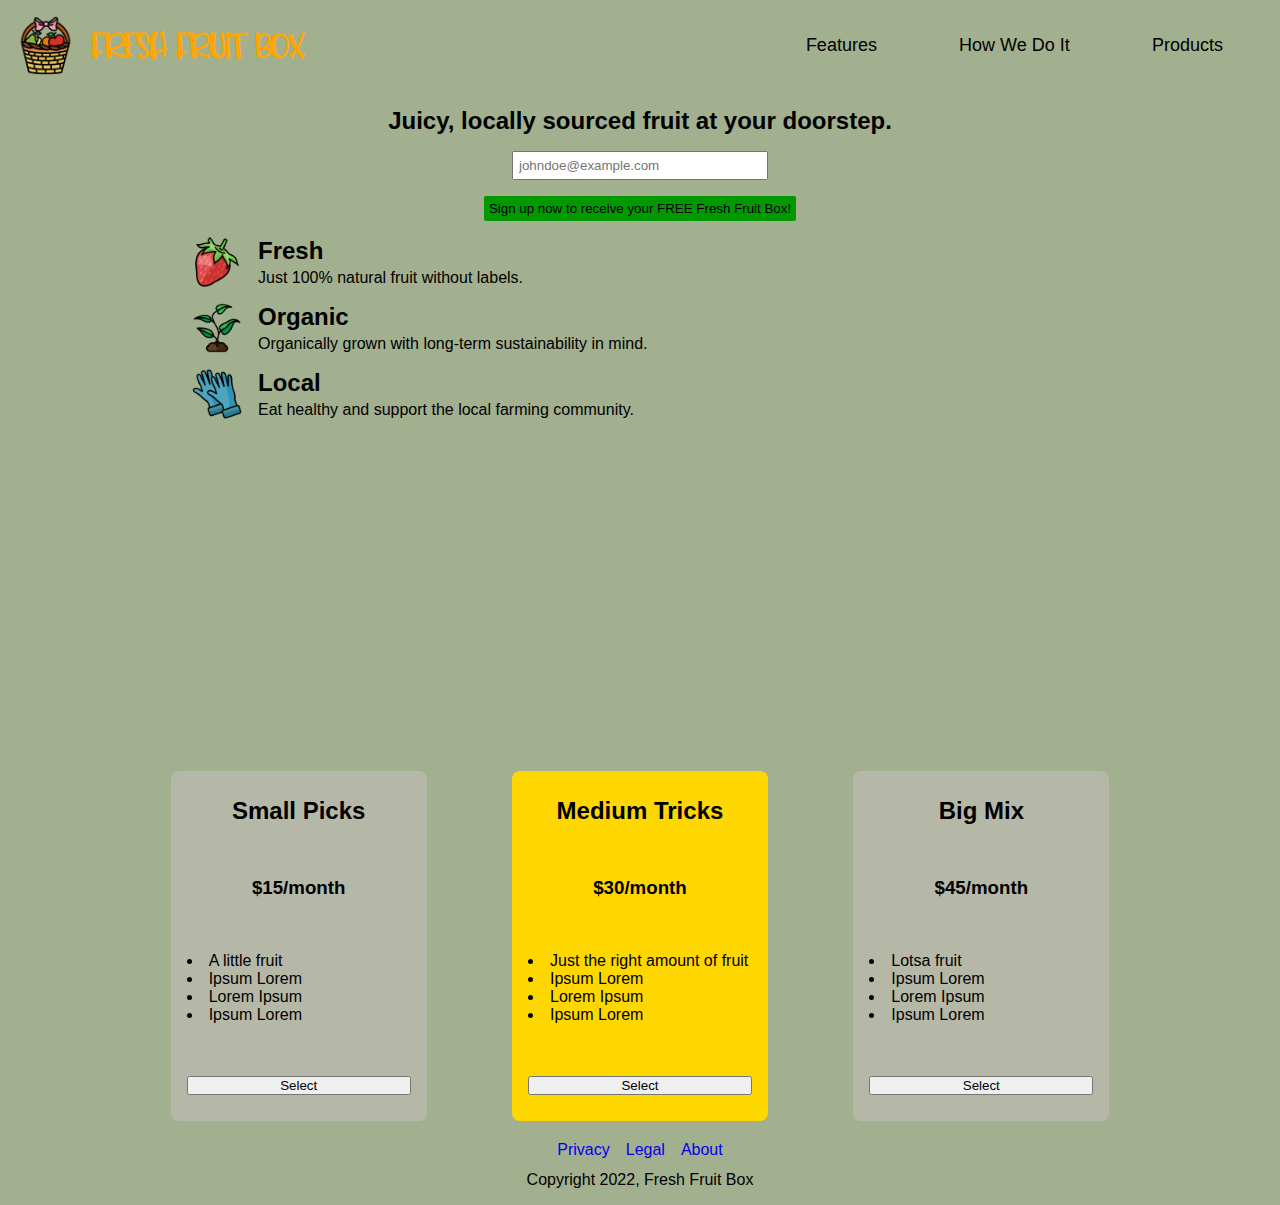
==== 3-ProductLandingPage/index.html @ 788f0ce0 "first commit" ====
<!DOCTYPE html>
<html lang="en" dir="ltr">
  <head>
    <meta charset="utf-8">
    <link rel="stylesheet" href="styles.css">
    <title></title>
  </head>
  <body>
    <!-- header -->
    <header id="header" class="level1 header">
      <div id="logo" class="logo">
        <img id="header-img" src="./fruit.png" alt="fruit logo" >
        <h1 id="header-txt">Fresh Fruit Box</h1>
      </div>

      <nav id="nav-bar" class="nav-bar">
        <a href="#home" class="nav-link">Features</a>
        <a href="#services" class="nav-link">How We Do It</a>
        <a href="#rates" class="nav-link">Products</a>
      </nav>
    </header>

    <!-- sign-up form -->
    <form id="form" action="index.html" method="post" class="level1 form">
      <h2>Juicy, locally sourced fruit at your doorstep.</h2>
      <input type="email" name="email" placeholder="johndoe@example.com" class="input">
      <input type="submit" id="submit" value="Sign up now to receive your FREE Fresh Fruit Box!" class="input submit">
    </form>

    <!-- features section -->
    <section id="features" class="level1 features">
      <div class="grid">
        <img src="./strawberry.png" class="icon" alt="apple icon">
        <div class="">
          <h2>Fresh</h2>
          <p>Just 100% natural fruit without labels.</p>
        </div>
      </div>

      <div class="grid">
        <img src="./plant.png" class="icon" alt="clock icon">
        <div class="">
          <h2>Organic</h2>
          <p>Organically grown with long-term sustainability in mind.</p>
        </div>
      </div>

      <div class="grid">
        <img src="./gloves.png" class="icon" alt="">
        <div class="">
          <h2>Local</h2>
          <p>Eat healthy and support the local farming community.</p>
        </div>
      </div>
    </section>

    <!-- video -->
    <iframe id="video" src="https://www.youtube.com/embed/1Vshz4-SFQ0" width="350" height="300" frameborder="0" class="level1 video"></iframe>

    <!-- products section -->
    <section id="products" class="level1 products">
      <div class="product">
        <h2>Small Picks</h2>
        <h3>$15/month</h3>
        <ul>
          <li>A little fruit</li>
          <li>Ipsum Lorem</li>
          <li>Lorem Ipsum</li>
          <li>Ipsum Lorem</li>
        </ul>
        <button>Select</button>
      </div>

      <div class="product odd">
        <h2>Medium Tricks</h2>
        <h3>$30/month</h3>
        <ul>
          <li>Just the right amount of fruit</li>
          <li>Ipsum Lorem</li>
          <li>Lorem Ipsum</li>
          <li>Ipsum Lorem</li>
        </ul>
        <button>Select</button>
      </div>

      <div class="product">
        <h2>Big Mix</h2>
        <h3>$45/month</h3>
        <ul>
          <li>Lotsa fruit</li>
          <li>Ipsum Lorem</li>
          <li>Lorem Ipsum</li>
          <li>Ipsum Lorem</li>
        </ul>
        <button>Select</button>
      </div>
    </section>

    <!-- footer -->
    <footer id="footer" class="level1 footer">
      <ul>
        <li><a href="#">Privacy</a></li>
        <li><a href="#">Legal</a></li>
        <li><a href="#">About</a></li>
      </ul>
      <span>Copyright 2022, Fresh Fruit Box</span>
    </footer>
  </body>
</html>

<!--
<html>
  <head>
    <link rel="stylesheet" href="styles.css">
  </head>
  <header id="header">
    <div id="logo">
      <img id="header-img" src="./fruit.jpeg" alt="fruit logo" >
      <h1 id="header-txt">Fresh Fruit Box</h1>
    </div>

    <nav id="nav-bar">
      <a href="#home" class="nav-link">Home</a>
      <a href="#services" class="nav-link">Services</a>
      <a href="#rates" class="nav-link">Rates</a>
    </nav>

  </header>

  <body>
    <div id="home">
      <h1>Welcome to JTS Web Dev!</h1>
      <p>Do you need to create a new website or update an existing one? Look no further!</p>
    </div>

    <div id="services">
      <h1>Watch the video to better understand what I do!</h1>
        <iframe id="video" width="560" height="315" src="https://www.youtube.com/embed/DOq3NfMc4U8" title="YouTube video player" frameborder="0" allow="accelerometer; autoplay; clipboard-write; encrypted-media; gyroscope; picture-in-picture" allowfullscreen></iframe>
    </div>

    <div id="rates">
      <h1>What are my rates?</h1>
      <p>Retainer: $1/month</p>
    </div>

    <form id="form" action="https://www.freecodecamp.com/email-submit">
      <label for="email">Get a free website audit by signing up to my newsletter!</label>
      <input type="email" id="email" name="email"                placeholder="jockeswe@hotmail.com" required>
      <input type="submit" id="submit" value="Sign Up">
    </form>
  </body>
</html>
-->
---- 3-ProductLandingPage/styles.css ----
@font-face {
   font-family: fruitFont;
   src: url(fruitFont.ttf);
}

* {
  margin: 0;
  padding: 0;
  box-sizing: border-box;
}

body {
  background-color: #a2b090;
  text-align: center;
  font-family: Lato, sans-serif;
}

.level1 {
  /*border: 1px solid black;*/
  margin: 0 auto 16px;
}

.level1 * {
  /*border: 1px solid black;*/
}

#header {
  width: 100%;
  height: auto;

  display: flex;
  justify-content: space-between;
  align-items: center;

  margin-bottom: 16px;
  padding: 16px;
}

.header .logo {
  width: 40%;
  display: flex;
  justify-content: flex-start;
  align-items: center;
}

.header .logo img {
  width: 75px;
  height: auto;
  padding-right: 16px;
}

.header .logo h1 {
  font-family: fruitFont;
  font-size: 36px;
  font-weight: 900;
  color: #ffa600;
}

.header .nav-bar {
  width: 40%;
  display: flex;
  justify-content: space-around;
}

.header .nav-bar a {
  font-size: 18px;
  font-weight: 200;
  color: #000;
  text-decoration: none;
}

/* sign-up form */
#form {
  width: 50%;
  height: auto;

  display: flex;
  flex-direction: column;
  justify-content: flex-start;
  align-items: center;

  margin-bottom: 16px;
}

.form * {
  margin-bottom: 16px;
}

.form .input {
  min-width: 40%;
  padding: 5px;
}

.form .submit {
  background-color: #090;
  border: none;
  border-radius: 2px;
  cursor: pointer;
  margin-bottom: 0;
}

/* features section */
#features {
  width: 70%;
  height: auto;

  display: flex;
  flex-direction: column;
  justify-content: center;
  align-items: flex-start;

  margin-bottom: 16px;
}

.features .grid {
  display: flex;
  justify-content: flex-start;
  align-items: center;
  text-align: left;

  margin-bottom: 16px;
}

.features img {
  width: 50px;
  height: auto;
  margin-right: 16px;
}

.features h2 {
  margin-bottom: 4px;
}

#video {
  margin-bottom: 16px;
}

/* products section */
#products {
  width: 80%;
  height: 350px;

  display: flex;
  justify-content: space-around;

  margin-bottom: 16px;
}

.products .product {
  background-color: #b6b8a7;
  width: 25%;
  border-radius: 8px;
  padding: 0 16px;
  display: flex;
  flex-direction: column;
  justify-content:  space-around;
}

.products .odd {
  background-color: gold;
}

.products ul {
  text-align: left;
  list-style-position: inside;
}

/* footer */
#footer {
  display: flex;
  flex-direction: column;
  align-items: center;
}

.footer ul {
  display: flex;
  justify-content: flex-end;
  align-items: center;
  list-style-type: none;
  margin-bottom: 8px;
}

.footer li {
  margin: 0 4px;
  padding: 4px;
}

.footer a {
  text-decoration: none;
}

.footer span {
  width: auto;
  text-align: right;
}
---- 3-ProductLandingPage/styles.css ----
@font-face {
   font-family: fruitFont;
   src: url(fruitFont.ttf);
}

* {
  margin: 0;
  padding: 0;
  box-sizing: border-box;
}

body {
  background-color: #a2b090;
  text-align: center;
  font-family: Lato, sans-serif;
}

.level1 {
  /*border: 1px solid black;*/
  margin: 0 auto 16px;
}

.level1 * {
  /*border: 1px solid black;*/
}

#header {
  width: 100%;
  height: auto;

  display: flex;
  justify-content: space-between;
  align-items: center;

  margin-bottom: 16px;
  padding: 16px;
}

.header .logo {
  width: 40%;
  display: flex;
  justify-content: flex-start;
  align-items: center;
}

.header .logo img {
  width: 75px;
  height: auto;
  padding-right: 16px;
}

.header .logo h1 {
  font-family: fruitFont;
  font-size: 36px;
  font-weight: 900;
  color: #ffa600;
}

.header .nav-bar {
  width: 40%;
  display: flex;
  justify-content: space-around;
}

.header .nav-bar a {
  font-size: 18px;
  font-weight: 200;
  color: #000;
  text-decoration: none;
}

/* sign-up form */
#form {
  width: 50%;
  height: auto;

  display: flex;
  flex-direction: column;
  justify-content: flex-start;
  align-items: center;

  margin-bottom: 16px;
}

.form * {
  margin-bottom: 16px;
}

.form .input {
  min-width: 40%;
  padding: 5px;
}

.form .submit {
  background-color: #090;
  border: none;
  border-radius: 2px;
  cursor: pointer;
  margin-bottom: 0;
}

/* features section */
#features {
  width: 70%;
  height: auto;

  display: flex;
  flex-direction: column;
  justify-content: center;
  align-items: flex-start;

  margin-bottom: 16px;
}

.features .grid {
  display: flex;
  justify-content: flex-start;
  align-items: center;
  text-align: left;

  margin-bottom: 16px;
}

.features img {
  width: 50px;
  height: auto;
  margin-right: 16px;
}

.features h2 {
  margin-bottom: 4px;
}

#video {
  margin-bottom: 16px;
}

/* products section */
#products {
  width: 80%;
  height: 350px;

  display: flex;
  justify-content: space-around;

  margin-bottom: 16px;
}

.products .product {
  background-color: #b6b8a7;
  width: 25%;
  border-radius: 8px;
  padding: 0 16px;
  display: flex;
  flex-direction: column;
  justify-content:  space-around;
}

.products .odd {
  background-color: gold;
}

.products ul {
  text-align: left;
  list-style-position: inside;
}

/* footer */
#footer {
  display: flex;
  flex-direction: column;
  align-items: center;
}

.footer ul {
  display: flex;
  justify-content: flex-end;
  align-items: center;
  list-style-type: none;
  margin-bottom: 8px;
}

.footer li {
  margin: 0 4px;
  padding: 4px;
}

.footer a {
  text-decoration: none;
}

.footer span {
  width: auto;
  text-align: right;
}
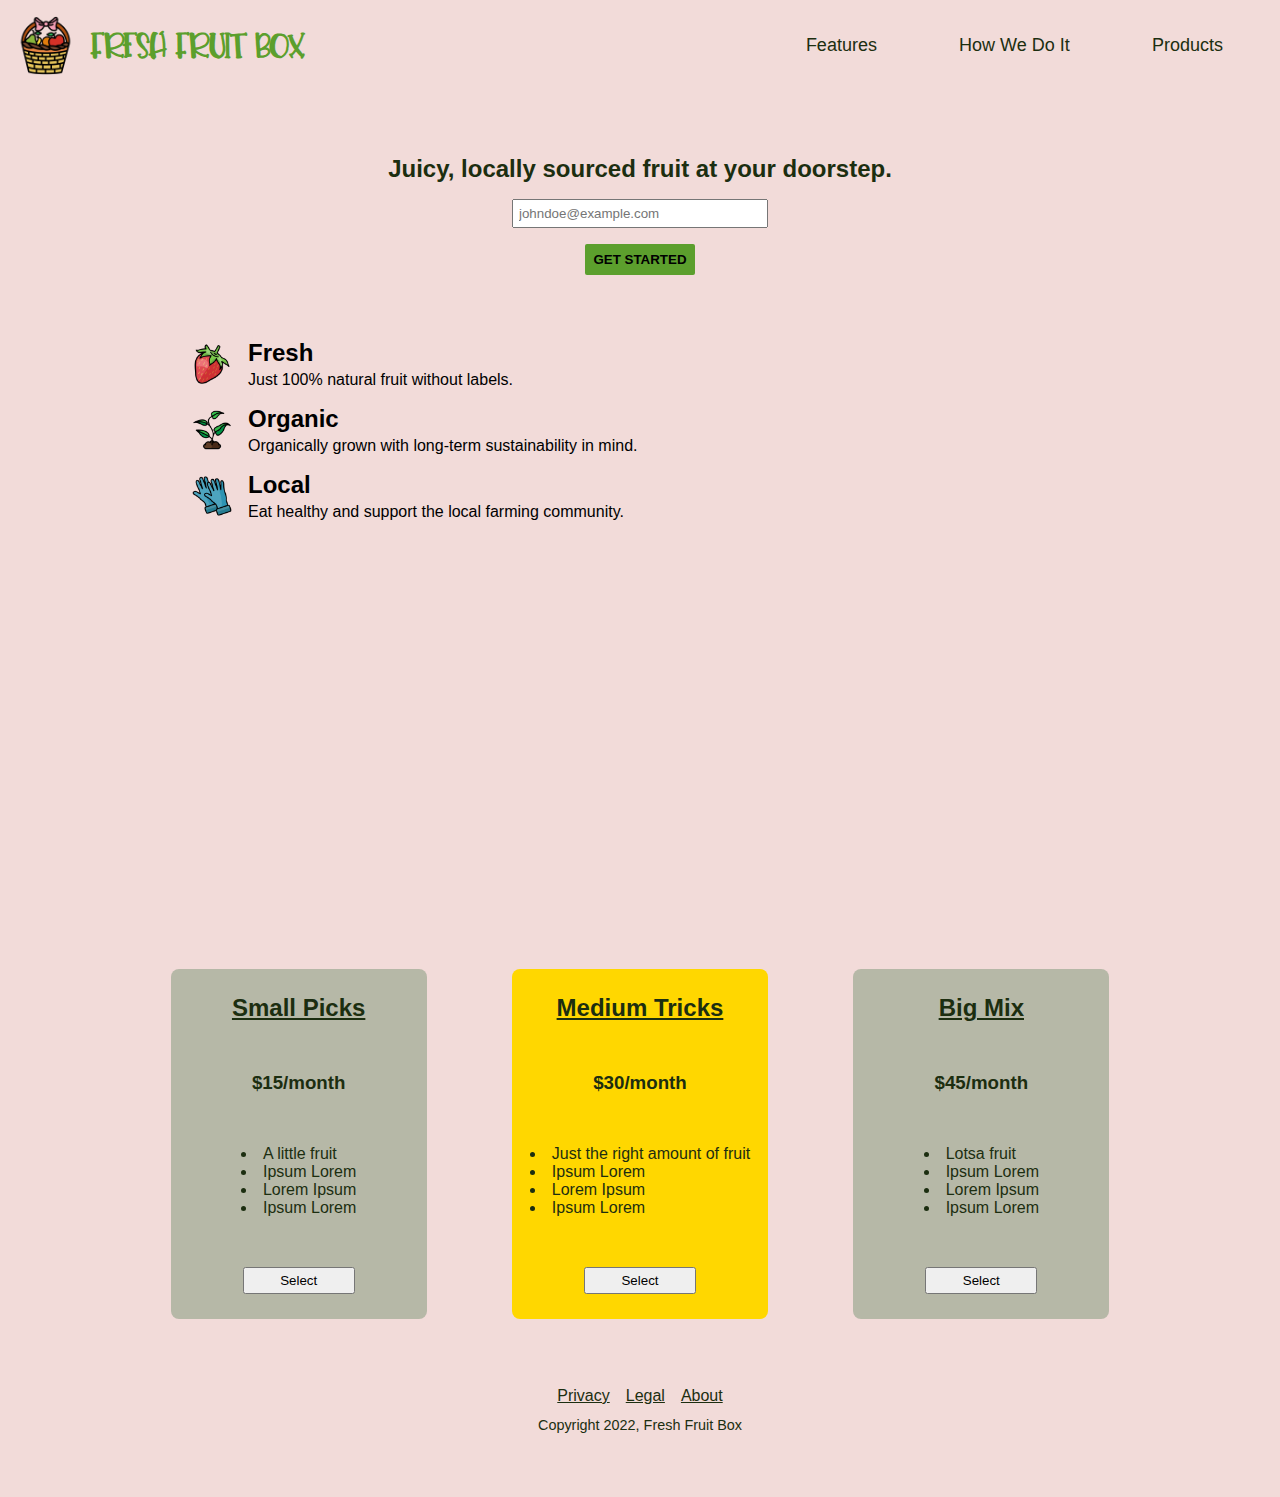
==== commit 0bdc2dc2: "improved design, cleaned up folder" ====
--- a/3-ProductLandingPage/index.html
+++ b/3-ProductLandingPage/index.html
@@ -3,34 +3,36 @@
   <head>
     <meta charset="utf-8">
     <link rel="stylesheet" href="styles.css">
-    <title></title>
+    <title>Fresh Fruit Box</title>
   </head>
   <body>
-    <!-- header -->
+    <!-- HEADER -->
     <header id="header" class="level1 header">
+      <!-- LOGO -->
       <div id="logo" class="logo">
-        <img id="header-img" src="./fruit.png" alt="fruit logo" >
+        <img id="header-img" src="resources/fruit.png" alt="fruit logo" >
         <h1 id="header-txt">Fresh Fruit Box</h1>
       </div>
 
+      <!-- NAVBAR -->
       <nav id="nav-bar" class="nav-bar">
-        <a href="#home" class="nav-link">Features</a>
-        <a href="#services" class="nav-link">How We Do It</a>
-        <a href="#rates" class="nav-link">Products</a>
+        <a href="#features" class="nav-link">Features</a>
+        <a href="#video" class="nav-link">How We Do It</a>
+        <a href="#products" class="nav-link">Products</a>
       </nav>
     </header>
 
-    <!-- sign-up form -->
+    <!-- SIGN-UP FORM -->
     <form id="form" action="index.html" method="post" class="level1 form">
       <h2>Juicy, locally sourced fruit at your doorstep.</h2>
       <input type="email" name="email" placeholder="johndoe@example.com" class="input">
-      <input type="submit" id="submit" value="Sign up now to receive your FREE Fresh Fruit Box!" class="input submit">
+      <input type="submit" id="submit" value="GET STARTED" class="submit">
     </form>
 
-    <!-- features section -->
+    <!-- FEATURES SECTION -->
     <section id="features" class="level1 features">
       <div class="grid">
-        <img src="./strawberry.png" class="icon" alt="apple icon">
+        <img src="resources/strawberry.png" class="icon" alt="apple icon">
         <div class="">
           <h2>Fresh</h2>
           <p>Just 100% natural fruit without labels.</p>
@@ -38,7 +40,7 @@
       </div>
 
       <div class="grid">
-        <img src="./plant.png" class="icon" alt="clock icon">
+        <img src="resources/plant.png" class="icon" alt="clock icon">
         <div class="">
           <h2>Organic</h2>
           <p>Organically grown with long-term sustainability in mind.</p>
@@ -46,7 +48,7 @@
       </div>
 
       <div class="grid">
-        <img src="./gloves.png" class="icon" alt="">
+        <img src="resources/gloves.png" class="icon" alt="">
         <div class="">
           <h2>Local</h2>
           <p>Eat healthy and support the local farming community.</p>
@@ -54,10 +56,10 @@
       </div>
     </section>
 
-    <!-- video -->
+    <!-- VIDEO PLAYER -->
     <iframe id="video" src="https://www.youtube.com/embed/1Vshz4-SFQ0" width="350" height="300" frameborder="0" class="level1 video"></iframe>
 
-    <!-- products section -->
+    <!-- PRODUCTS SECTION -->
     <section id="products" class="level1 products">
       <div class="product">
         <h2>Small Picks</h2>
@@ -96,7 +98,7 @@
       </div>
     </section>
 
-    <!-- footer -->
+    <!-- FOOTER -->
     <footer id="footer" class="level1 footer">
       <ul>
         <li><a href="#">Privacy</a></li>
@@ -107,47 +109,3 @@
     </footer>
   </body>
 </html>
-
-<!--
-<html>
-  <head>
-    <link rel="stylesheet" href="styles.css">
-  </head>
-  <header id="header">
-    <div id="logo">
-      <img id="header-img" src="./fruit.jpeg" alt="fruit logo" >
-      <h1 id="header-txt">Fresh Fruit Box</h1>
-    </div>
-
-    <nav id="nav-bar">
-      <a href="#home" class="nav-link">Home</a>
-      <a href="#services" class="nav-link">Services</a>
-      <a href="#rates" class="nav-link">Rates</a>
-    </nav>
-
-  </header>
-
-  <body>
-    <div id="home">
-      <h1>Welcome to JTS Web Dev!</h1>
-      <p>Do you need to create a new website or update an existing one? Look no further!</p>
-    </div>
-
-    <div id="services">
-      <h1>Watch the video to better understand what I do!</h1>
-        <iframe id="video" width="560" height="315" src="https://www.youtube.com/embed/DOq3NfMc4U8" title="YouTube video player" frameborder="0" allow="accelerometer; autoplay; clipboard-write; encrypted-media; gyroscope; picture-in-picture" allowfullscreen></iframe>
-    </div>
-
-    <div id="rates">
-      <h1>What are my rates?</h1>
-      <p>Retainer: $1/month</p>
-    </div>
-
-    <form id="form" action="https://www.freecodecamp.com/email-submit">
-      <label for="email">Get a free website audit by signing up to my newsletter!</label>
-      <input type="email" id="email" name="email"                placeholder="jockeswe@hotmail.com" required>
-      <input type="submit" id="submit" value="Sign Up">
-    </form>
-  </body>
-</html>
--->
--- a/3-ProductLandingPage/styles.css
+++ b/3-ProductLandingPage/styles.css
@@ -1,6 +1,6 @@
 @font-face {
    font-family: fruitFont;
-   src: url(fruitFont.ttf);
+   src: url(resources/fruitFont.ttf);
 }
 
 * {
@@ -9,120 +9,120 @@
   box-sizing: border-box;
 }
 
+:root {
+  --primary: #F2DBD9;
+  --secondary: #5C9F2D;
+  --tertiary: #1C2E10;
+}
+
 body {
-  background-color: #a2b090;
+  background-color: var(--primary);
+  color: var(--tertiary);
+  font-family: Lato, sans-serif;
   text-align: center;
-  font-family: Lato, sans-serif;
 }
 
 .level1 {
-  /*border: 1px solid black;*/
-  margin: 0 auto 16px;
-}
-
-.level1 * {
-  /*border: 1px solid black;*/
-}
-
-#header {
+  margin: 0 auto 64px;
+}
+
+/* HEADER */
+.header {
   width: 100%;
   height: auto;
-
   display: flex;
   justify-content: space-between;
   align-items: center;
-
-  margin-bottom: 16px;
   padding: 16px;
 }
 
-.header .logo {
+.logo {
   width: 40%;
   display: flex;
   justify-content: flex-start;
   align-items: center;
 }
 
-.header .logo img {
+.logo img {
   width: 75px;
   height: auto;
   padding-right: 16px;
 }
 
-.header .logo h1 {
+.logo h1 {
+  color: var(--secondary);
   font-family: fruitFont;
   font-size: 36px;
   font-weight: 900;
-  color: #ffa600;
-}
-
-.header .nav-bar {
+}
+
+.nav-bar {
   width: 40%;
   display: flex;
   justify-content: space-around;
 }
 
-.header .nav-bar a {
+.nav-bar a {
+  color: var(--tertiary);
   font-size: 18px;
   font-weight: 200;
-  color: #000;
   text-decoration: none;
 }
 
-/* sign-up form */
-#form {
+/* SIGN-UP FORM */
+.form {
   width: 50%;
   height: auto;
-
   display: flex;
   flex-direction: column;
   justify-content: flex-start;
   align-items: center;
-
-  margin-bottom: 16px;
 }
 
 .form * {
   margin-bottom: 16px;
 }
 
-.form .input {
+.input {
   min-width: 40%;
   padding: 5px;
 }
 
-.form .submit {
-  background-color: #090;
+.submit {
+  background-color: var(--secondary);
+  margin-bottom: 0;
+  padding: 8px;
+  font-weight: bold;
   border: none;
   border-radius: 2px;
   cursor: pointer;
-  margin-bottom: 0;
-}
-
-/* features section */
-#features {
+}
+
+.submit:hover {
+  background-color: #699C44;
+}
+
+/* FEATURES SECTION */
+.features {
   width: 70%;
   height: auto;
-
   display: flex;
   flex-direction: column;
   justify-content: center;
   align-items: flex-start;
-
+}
+
+.grid {
+  color: #000;
+  display: flex;
+  justify-content: flex-start;
+  align-items: center;
+  text-align: left;
   margin-bottom: 16px;
 }
 
-.features .grid {
-  display: flex;
-  justify-content: flex-start;
-  align-items: center;
-  text-align: left;
-
-  margin-bottom: 16px;
-}
-
 .features img {
-  width: 50px;
+  width: 40px;
   height: auto;
   margin-right: 16px;
 }
@@ -131,42 +131,52 @@
   margin-bottom: 4px;
 }
 
-#video {
-  margin-bottom: 16px;
-}
-
-/* products section */
-#products {
+/* VIDEO PLAYER */
+.video {
+
+}
+
+/* PRODUCTS SECTION */
+.products {
   width: 80%;
   height: 350px;
-
   display: flex;
   justify-content: space-around;
-
-  margin-bottom: 16px;
-}
-
-.products .product {
+}
+
+.product {
   background-color: #b6b8a7;
   width: 25%;
+  display: flex;
+  flex-direction: column;
+  justify-content:  space-around;
+  align-items: center;
+  padding: 0 16px;
   border-radius: 8px;
-  padding: 0 16px;
-  display: flex;
-  flex-direction: column;
-  justify-content:  space-around;
-}
-
-.products .odd {
+}
+
+.odd {
   background-color: gold;
 }
 
-.products ul {
+.product h2 {
+  font-weight: bold;
+  text-decoration: underline;
+}
+
+.product ul {
   text-align: left;
   list-style-position: inside;
 }
 
-/* footer */
-#footer {
+.product button {
+  width: 50%;
+  height: auto;
+  padding: 4px;
+}
+
+/* FOOTER */
+.footer {
   display: flex;
   flex-direction: column;
   align-items: center;
@@ -186,10 +196,12 @@
 }
 
 .footer a {
-  text-decoration: none;
+  color: var(--tertiary);
+  text-decoration: underline;
 }
 
 .footer span {
   width: auto;
+  font-size: 0.9rem;
   text-align: right;
 }
